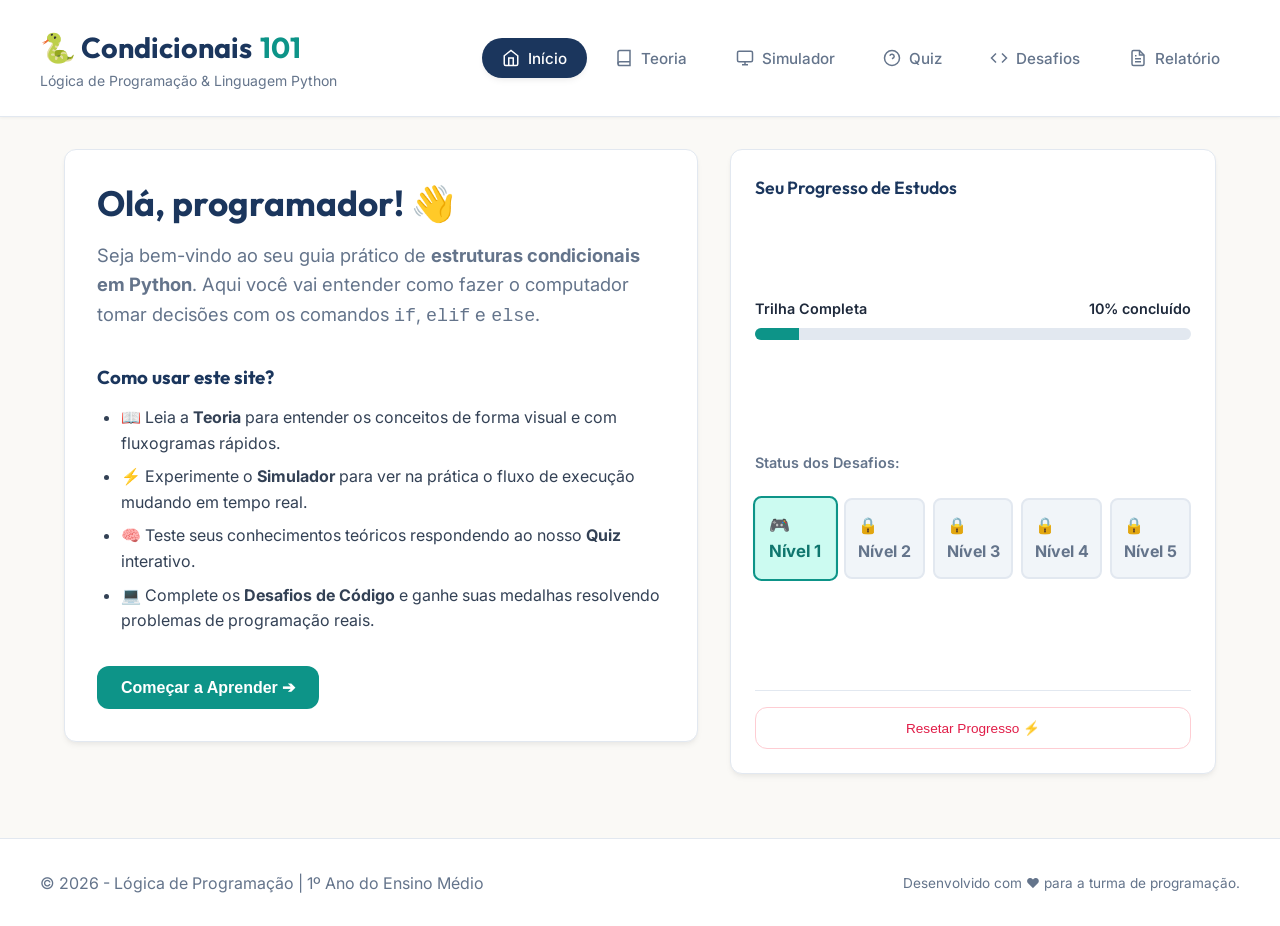
==== index.html @ 30ad0ef8 "deploy: atualiza site-1(condicionais)" ====
<!DOCTYPE html>
<html lang="pt-BR">
<head>
  <meta charset="UTF-8">
  <meta name="viewport" content="width=device-width, initial-scale=1.0">
  <meta name="description" content="Site interativo para aprender estruturas condicionais (if, elif, else) em Python. Feito especialmente para alunos do Ensino Médio de Lógica de Programação.">
  <title>Condicionais 101 - Lógica de Programação e Python</title>
  <link rel="stylesheet" href="style.css">
</head>
<body>

  <!-- CABEÇALHO E NAVEGAÇÃO -->
  <header>
    <div class="header-container">
      <div class="logo-section">
        <h1>🐍 Condicionais <span>101</span></h1>
        <p>Lógica de Programação &amp; Linguagem Python</p>
      </div>
      
      <nav>
        <button class="tab-btn active" data-tab="home" id="tab-nav-home">
          <svg width="18" height="18" viewBox="0 0 24 24" fill="none" stroke="currentColor" stroke-width="2"><path d="M3 9l9-7 9 7v11a2 2 0 0 1-2 2H5a2 2 0 0 1-2-2z"></path><polyline points="9 22 9 12 15 12 15 22"></polyline></svg>
          Início
        </button>
        <button class="tab-btn" data-tab="theory" id="tab-nav-theory">
          <svg width="18" height="18" viewBox="0 0 24 24" fill="none" stroke="currentColor" stroke-width="2"><path d="M4 19.5A2.5 2.5 0 0 1 6.5 17H20"></path><path d="M6.5 2H20v20H6.5A2.5 2.5 0 0 1 4 19.5v-15A2.5 2.5 0 0 1 6.5 2z"></path></svg>
          Teoria
        </button>
        <button class="tab-btn" data-tab="simulator" id="tab-nav-simulator">
          <svg width="18" height="18" viewBox="0 0 24 24" fill="none" stroke="currentColor" stroke-width="2"><rect x="2" y="3" width="20" height="14" rx="2" ry="2"></rect><line x1="8" y1="21" x2="16" y2="21"></line><line x1="12" y1="17" x2="12" y2="21"></line></svg>
          Simulador
        </button>
        <button class="tab-btn" data-tab="quiz" id="tab-nav-quiz">
          <svg width="18" height="18" viewBox="0 0 24 24" fill="none" stroke="currentColor" stroke-width="2"><circle cx="12" cy="12" r="10"></circle><path d="M9.09 9a3 3 0 0 1 5.83 1c0 2-3 3-3 3"></path><line x1="12" y1="17" x2="12.01" y2="17"></line></svg>
          Quiz
        </button>
        <button class="tab-btn" data-tab="challenges" id="tab-nav-challenges">
          <svg width="18" height="18" viewBox="0 0 24 24" fill="none" stroke="currentColor" stroke-width="2"><polyline points="16 18 22 12 16 6"></polyline><polyline points="8 6 2 12 8 18"></polyline></svg>
          Desafios
        </button>
        <button class="tab-btn" data-tab="report" id="tab-nav-report">
          <svg width="18" height="18" viewBox="0 0 24 24" fill="none" stroke="currentColor" stroke-width="2"><path d="M14 2H6a2 2 0 0 0-2 2v16a2 2 0 0 0 2 2h12a2 2 0 0 0 2-2V8z"></path><polyline points="14 2 14 8 20 8"></polyline><line x1="16" y1="13" x2="8" y2="13"></line><line x1="16" y1="17" x2="8" y2="17"></line><polyline points="10 9 9 9 8 9"></polyline></svg>
          Relatório
        </button>
      </nav>
    </div>
  </header>

  <!-- CONTEÚDO PRINCIPAL -->
  <main>
    
    <!-- ABA 1: INÍCIO / VISÃO GERAL -->
    <section id="home-tab" class="tab-content active">
      <div class="welcome-grid">
        <div class="card welcome-box">
          <h2>Olá, programador! 👋</h2>
          <p class="intro-text">
            Seja bem-vindo ao seu guia prático de <strong>estruturas condicionais em Python</strong>. 
            Aqui você vai entender como fazer o computador tomar decisões com os comandos <code>if</code>, <code>elif</code> e <code>else</code>.
          </p>
          
          <div style="margin-top: 2rem;">
            <h3 style="font-family: var(--font-title); color: var(--primary-navy); margin-bottom: 0.75rem;">Como usar este site?</h3>
            <ul style="margin-left: 1.5rem; display: flex; flex-direction: column; gap: 0.5rem; color: #334155;">
              <li>📖 Leia a <strong>Teoria</strong> para entender os conceitos de forma visual e com fluxogramas rápidos.</li>
              <li>⚡ Experimente o <strong>Simulador</strong> para ver na prática o fluxo de execução mudando em tempo real.</li>
              <li>🧠 Teste seus conhecimentos teóricos respondendo ao nosso <strong>Quiz</strong> interativo.</li>
              <li>💻 Complete os <strong>Desafios de Código</strong> e ganhe suas medalhas resolvendo problemas de programação reais.</li>
            </ul>
          </div>
          
          <div style="margin-top: 2rem;">
            <button onclick="switchTab('theory')" class="primary-btn" id="start-learning-btn">Começar a Aprender ➔</button>
          </div>
        </div>
        
        <div class="stats-card">
          <div class="stats-header">Seu Progresso de Estudos</div>
          
          <div>
            <div style="display: flex; justify-content: space-between; font-size: 0.9rem; font-weight: 600; margin-bottom: 0.25rem;">
              <span>Trilha Completa</span>
              <span id="progress-percent-text">0% concluído</span>
            </div>
            <div class="progress-bar-container">
              <div class="progress-fill" id="total-progress-fill"></div>
            </div>
          </div>
          
          <div style="margin-top: 1.5rem;">
            <div style="font-weight: 600; font-size: 0.9rem; color: var(--text-light); margin-bottom: 0.5rem;">Status dos Desafios:</div>
            <div class="level-badge-container">
              <div class="level-badge" id="badge-lvl-1" onclick="switchTab('challenges'); selectChallenge(1);">1</div>
              <div class="level-badge" id="badge-lvl-2" onclick="switchTab('challenges'); selectChallenge(2);">2</div>
              <div class="level-badge" id="badge-lvl-3" onclick="switchTab('challenges'); selectChallenge(3);">3</div>
              <div class="level-badge" id="badge-lvl-4" onclick="switchTab('challenges'); selectChallenge(4);">4</div>
              <div class="level-badge" id="badge-lvl-5" onclick="switchTab('challenges'); selectChallenge(5);">5</div>
            </div>
          </div>
          
          <div style="margin-top: 2rem; border-top: 1px solid var(--border-color); padding-top: 1rem;">
            <button onclick="resetProgress()" class="btn-secondary" style="width: 100%; font-size: 0.85rem; color: var(--color-error); border-color: #FECDD3;" id="reset-progress-btn">
              Resetar Progresso ⚡
            </button>
          </div>
        </div>
      </div>
      
      <!-- Banner Final de Conclusão -->
      <div id="final-achievement-banner" class="achievement-banner" style="display: none; margin-top: 2rem;">
        <span class="achievement-icon">🏆</span>
        <div class="achievement-text">
          <h3>Incrível! Trilha 100% Concluída!</h3>
          <p>Você dominou os conceitos de if, elif e else e completou com sucesso todos os desafios propostos para a aula. Parabéns pela dedicação!</p>
        </div>
      </div>
    </section>

    <!-- ABA 2: TEORIA -->
    <section id="theory-tab" class="tab-content">
      <div class="card">
        <h2 class="card-title">📖 Guia de Teoria Interativa</h2>
        <p style="color: var(--text-light); margin-bottom: 2rem;" id="theory-intro-text">
          Imagine que você está programando um jogo de corrida. Se o carro passar pela linha de chegada, o jogo deve parar e mostrar 'Você venceu!'. Caso contrário, o carro continua correndo. Essa tomada de decisão no código é feita usando estruturas condicionais.
        </p>
        
        <div class="theory-nav">
          <button class="theory-tab-btn active" data-concept="if" id="theory-btn-if">O comando IF (Se)</button>
          <button class="theory-tab-btn" data-concept="else" id="theory-btn-else">O comando ELSE (Senão)</button>
          <button class="theory-tab-btn" data-concept="elif" id="theory-btn-elif">O comando ELIF (Senão Se)</button>
          <button class="theory-tab-btn" data-concept="operators" id="theory-btn-operators">Valores e Operadores Lógicos</button>
        </div>
        
        <div class="theory-grid">
          <!-- Textos explicativos -->
          <div>
            <!-- Conteúdo IF -->
            <div id="theory-content-if" class="theory-body-content active">
              <h3 style="color: var(--primary-navy); margin-bottom: 0.5rem; font-family: var(--font-title);">1. O comando 'if' (Se)</h3>
              <p style="margin-bottom: 1rem; color: #334155;">
                O <code>if</code> é o ponto de partida. Ele testa uma condição. Se essa condição for <strong>verdadeira (True)</strong>, o bloco de código que está recuado (indentado) logo abaixo dele é executado.
              </p>
              <p class="code-snippet" style="margin-bottom: 1rem;">energia = 80

if energia > 50:
    print("O personagem pode correr!")</p>
              <div style="background-color: var(--bg-cream); border-left: 4px solid var(--accent-teal); padding: 0.8rem; border-radius: 4px; font-size: 0.9rem;">
                <strong>Analogia:</strong> Se estiver chovendo, eu abro o guarda-chuva.
              </div>
            </div>
            
            <!-- Conteúdo ELSE -->
            <div id="theory-content-else" class="theory-body-content">
              <h3 style="color: var(--primary-navy); margin-bottom: 0.5rem; font-family: var(--font-title);">2. O comando 'else' (Senão)</h3>
              <p style="margin-bottom: 1rem; color: #334155;">
                O <code>else</code> serve para quando a condição do <code>if</code> for <strong>falsa (False)</strong>. Ele é o plano B: se a primeira condição não deu certo, o código entra obrigatoriamente no <code>else</code>.
              </p>
              <p class="code-snippet" style="margin-bottom: 1rem;">temperatura = 15

if temperatura > 25:
    print("Está calor.")
else:
    print("Está frio ou fresco.")</p>
              <div style="background-color: var(--bg-cream); border-left: 4px solid var(--accent-teal); padding: 0.8rem; border-radius: 4px; font-size: 0.9rem;">
                <strong>Analogia:</strong> Se fizer sol, vou à praia. Senão, fico em casa jogando videogame.
              </div>
            </div>
            
            <!-- Conteúdo ELIF -->
            <div id="theory-content-elif" class="theory-body-content">
              <h3 style="color: var(--primary-navy); margin-bottom: 0.5rem; font-family: var(--font-title);">3. O comando 'elif' (Senão Se)</h3>
              <p style="margin-bottom: 1rem; color: #334155;">
                E se você tiver mais de duas opções? O <code>elif</code> (abreviação de <em>else if</em>) permite testar condições extras em ordem. O Python vai testando uma por uma até achar uma verdadeira. Se nenhuma for verdadeira, ele executa o <code>else</code> no final.
              </p>
              <p class="code-snippet" style="margin-bottom: 1rem;">nota = 8.5

if nota >= 9.0:
    print("Excelente!")
elif nota >= 7.0:
    print("Muito bom!")
else:
    print("Precisa estudar mais!")</p>
              <div style="background-color: var(--bg-cream); border-left: 4px solid var(--accent-teal); padding: 0.8rem; border-radius: 4px; font-size: 0.9rem;">
                <strong>Analogia:</strong> Se eu tiver R$ 20, compro pizza. Senão, se eu tiver R$ 10, compro um pastel. Senão, como pão com queijo.
              </div>
            </div>

            <!-- Conteúdo OPERADORES E BOOLEANOS -->
            <div id="theory-content-operators" class="theory-body-content">
              <h3 style="color: var(--primary-navy); margin-bottom: 0.5rem; font-family: var(--font-title);">4. Valores Booleanos e Operadores Lógicos</h3>
              <p style="margin-bottom: 1rem; color: #334155;">
                Além de comparar números, as condições avaliam em valores booleanos (lógicos): <code>True</code> (Verdadeiro) ou <code>False</code> (Falso).
                Podemos combinar múltiplas condições no mesmo <code>if</code> usando <strong>operadores lógicos</strong>:
              </p>
              <ul style="margin-left: 1.5rem; margin-bottom: 1.5rem; display: flex; flex-direction: column; gap: 0.5rem; color: #334155;">
                <li><code>and</code> (E): Exige que <strong>todas</strong> as condições sejam verdadeiras.</li>
                <li><code>or</code> (OU): Exige que <strong>pelo menos uma</strong> condição seja verdadeira.</li>
                <li><code>not</code> (NÃO): Inverte o valor lógico (ex: <code>not True</code> vira <code>False</code>).</li>
              </ul>
              <p class="code-snippet" style="margin-bottom: 1rem;"># Exemplo de condição composta
tem_ingresso = True
idade = 17

if tem_ingresso and idade >= 16:
    print("Acesso liberado!")</p>
              <div style="background-color: var(--bg-cream); border-left: 4px solid var(--accent-teal); padding: 0.8rem; border-radius: 4px; font-size: 0.9rem;">
                <strong>Analogia:</strong> Vou à praia se fizer sol <em>E</em> eu tiver dinheiro. Vou de ônibus se estiver chovendo <em>OU</em> se eu estiver cansado.
              </div>
            </div>
            
            <div style="margin-top: 1.5rem; background-color: var(--color-warning-bg); color: #92400E; padding: 1rem; border-radius: var(--border-radius-sm); font-size: 0.9rem; border-left: 4px solid var(--color-warning);">
              <strong>⚠️ Regra de Ouro do Python: Indentação!</strong><br>No Python, os blocos de código pertencentes ao <code>if</code>, <code>elif</code> e <code>else</code> devem estar <strong>afastados da margem esquerda</strong> (geralmente por 4 espaços ou 1 tab). Isso mostra ao Python o que está "dentro" da condição.
            </div>
          </div>
          
          <!-- Fluxograma interativo lateral -->
          <div class="flowchart-card">
            <h4 style="font-family: var(--font-title); color: var(--primary-navy); margin-bottom: 1rem; font-size: 1.1rem; text-align: center;">Fluxo de Decisão Visual</h4>
            <div id="theory-flowchart-area" style="width: 100%;">
              <!-- Inserido dinamicamente via JS -->
            </div>
          </div>
        </div>
      </div>
    </section>

    <!-- ABA 3: SIMULADOR DE FLUXO -->
    <section id="simulator-tab" class="tab-content">
      <div class="card">
        <h2 class="card-title">⚡ Simulador de Execução Passo a Passo</h2>
        <p style="color: var(--text-light); margin-bottom: 1.5rem;">
          Mova os controles deslizantes para alterar o valor da nota. Observe em tempo real qual linha do código em Python é executada (iluminada em verde) e o que é impresso no console.
        </p>
        
        <div class="simulator-layout">
          <!-- Controles do Simulador -->
          <div class="controls-card">
            <div class="control-item">
              <label for="sim-slider-nota">Alterar a Nota do Aluno:</label>
              <div class="control-slider-container">
                <input type="range" id="sim-slider-nota" class="control-slider" min="0" max="10" step="0.5" value="7.5">
                <span class="control-value" id="sim-val-nota">7.5</span>
              </div>
              <p style="font-size: 0.85rem; color: var(--text-light); margin-top: 0.5rem;">
                Nota &gt;= 9.0 (Excelente) | Nota &gt;= 7.0 (Muito bom) | Nota &lt; 7.0 (Estudar mais)
              </p>
            </div>
            
            <div style="background-color: var(--accent-teal-light); color: var(--accent-teal-hover); padding: 1rem; border-radius: var(--border-radius-sm); font-size: 0.9rem;">
              <strong>💡 O que observar?</strong><br>
              Perceba que quando a nota é maior que 9.0, a condição do <code>if</code> é satisfeita, então ele <strong>ignora</strong> as condições do <code>elif</code> e do <code>else</code> inteiramente. Se a nota for menor que 7.0, ele avalia as duas condições falsas e entra obrigatoriamente no <code>else</code>.
            </div>
          </div>
          
          <!-- Visualizador do Código e Console -->
          <div class="sim-code-card">
            <div class="sim-code-editor">
              <div class="sim-line" id="sim-line-1">nota = <span style="color: #38BDF8;" id="sim-code-val">7.5</span></div>
              <div class="sim-line" id="sim-line-2"></div>
              <div class="sim-line" id="sim-line-3"><span style="color: #F43F5E;">if</span> nota &gt;= <span style="color: #F59E0B;">9.0</span>:</div>
              <div class="sim-line" id="sim-line-4">    <span style="color: #A855F7;">print</span>(<span style="color: #10B981;">"Excelente!"</span>)</div>
              <div class="sim-line" id="sim-line-5"><span style="color: #F43F5E;">elif</span> nota &gt;= <span style="color: #F59E0B;">7.0</span>:</div>
              <div class="sim-line" id="sim-line-6">    <span style="color: #A855F7;">print</span>(<span style="color: #10B981;">"Muito bom!"</span>)</div>
              <div class="sim-line" id="sim-line-7"><span style="color: #F43F5E;">else</span>:</div>
              <div class="sim-line" id="sim-line-8">    <span style="color: #A855F7;">print</span>(<span style="color: #10B981;">"Precisa estudar mais!"</span>)</div>
            </div>
            
            <div class="sim-console">
              <div id="sim-console-output" style="color: #E2E8F0; font-weight: 500;"></div>
            </div>
          </div>
        </div>
      </div>
    </section>

    <!-- ABA 4: QUIZ -->
    <section id="quiz-tab" class="tab-content">
      <div class="card" id="quiz-card-wrapper" style="max-width: 800px; margin: 0 auto;">
        <h2 class="card-title">🧠 Quiz Rápido de Lógica</h2>
        <p style="color: var(--text-light); margin-bottom: 2rem;">
          Responda a estas 5 perguntas para consolidar sua leitura teórica sobre fluxos condicionais.
        </p>
        
        <div id="quiz-container">
          <!-- Inserido dinamicamente via JS -->
        </div>
      </div>
    </section>

    <!-- ABA 5: DESAFIOS DE CÓDIGO -->
    <section id="challenges-tab" class="tab-content">
      <div class="challenges-grid">
        
        <!-- Lista de Desafios lateral -->
        <div class="challenge-list">
          <div class="challenge-list-title">Níveis de Prática</div>
          <div id="challenge-list-container">
            <!-- Gerado via JS -->
          </div>
        </div>
        
        <!-- Editor de Código Principal -->
        <div class="card workspace-card" style="padding: 1.5rem;">
          
          <div class="challenge-desc">
            <h3 id="chal-title">Nível 1: Recorde de Pontos 🏆</h3>
            <p id="chal-description">Carregando...</p>
          </div>
          
          <div>
            <div class="editor-header">
              <span>Editor de Código Python</span>
              <span class="lang">python 3</span>
            </div>
            <div class="editor-container">
              <textarea id="chal-code-editor" class="code-textarea" spellcheck="false" oninput="onCodeEditorInput(this.value)"></textarea>
            </div>
            
            <div class="editor-toolbar">
              <button onclick="resetChallengeCode()" class="btn-secondary" id="editor-reset-btn">Resetar Código 🔄</button>
              <button onclick="runAndValidateCode()" class="primary-btn" id="editor-run-btn">
                <svg width="18" height="18" viewBox="0 0 24 24" fill="currentColor"><polygon points="5 3 19 12 5 21 5 3"></polygon></svg>
                Executar Código (Validar)
              </button>
            </div>
          </div>
          
          <!-- Painel de Resultados do Validador -->
          <div id="chal-results-panel" class="results-panel">
            <!-- Inserido dinamicamente via JS -->
          </div>
          
        </div>
        
      </div>
    </section>

    <!-- ABA 6: RELATÓRIO DE DESEMPENHO -->
    <section id="report-tab" class="tab-content">
      <div class="card" style="max-width: 800px; margin: 0 auto;">
        <div id="report-form-area" style="margin-bottom: 2rem; border-bottom: 1px solid var(--border-color); padding-bottom: 1.5rem;">
          <h2 class="card-title">📝 Relatório de Desempenho Escolar</h2>
          <p style="color: var(--text-light); margin-bottom: 1.5rem;">
            Digite o nome completo do aluno abaixo para carregar as estatísticas de estudo, nota média e o diagnóstico de pontos fortes, fracos e sugestões de prática.
          </p>
          <div style="display: flex; gap: 1rem; align-items: center; max-width: 500px; flex-wrap: wrap;">
            <label for="student-name-input" style="font-weight: 600; color: var(--primary-navy); min-width: 120px;">Nome do Aluno:</label>
            <input type="text" id="student-name-input" placeholder="Ex: Maria Eduarda Silva" style="flex-grow: 1; padding: 0.6rem 1rem; border: 1px solid var(--border-color); border-radius: var(--border-radius-sm); outline: none; font-size: 1rem;" oninput="updateStudentName(this.value)">
          </div>
        </div>
        
        <div id="report-output-area">
          <!-- Gerado dinamicamente via JS -->
        </div>
      </div>
    </section>

  </main>

  <!-- RODAPÉ -->
  <footer style="text-align: center; padding: 2rem; color: var(--text-light); border-top: 1px solid var(--border-color); background-color: var(--bg-card); margin-top: 4rem;">
    <div style="max-width: 1200px; margin: 0 auto; display: flex; justify-content: space-between; align-items: center; flex-wrap: wrap; gap: 1rem;">
      <p>&copy; 2026 - Lógica de Programação | 1º Ano do Ensino Médio</p>
      <p style="font-size: 0.85rem;">Desenvolvido com ❤️ para a turma de programação.</p>
    </div>
  </footer>

  <!-- Scripts locais -->
  <script src="data.js"></script>
  <script src="interpreter.js"></script>
  <script src="app.js"></script>
</body>
</html>
---- style.css ----
/* Importação de fontes modernas e amigáveis */
@import url('https://fonts.googleapis.com/css2?family=Inter:wght@300;400;500;600;700&family=Outfit:wght@400;500;600;700&family=JetBrains+Mono:wght@400;500;600&display=swap');

/* Variáveis do Design System */
:root {
  --bg-cream: #FAF9F6;
  --bg-card: #FFFFFF;
  --text-main: #1E293B;
  --text-light: #64748B;
  
  /* Cores de Destaque */
  --primary-navy: #1B365D;
  --primary-hover: #122543;
  --accent-teal: #0D9488;
  --accent-teal-light: #CCFBF1;
  --accent-teal-hover: #0F766E;
  
  /* Estados */
  --color-success: #10B981;
  --color-success-bg: #D1FAE5;
  --color-error: #E11D48;
  --color-error-bg: #FFE4E6;
  --color-warning: #D97706;
  --color-warning-bg: #FEF3C7;
  
  /* Bordas e Sombras */
  --border-color: #E2E8F0;
  --border-radius-sm: 8px;
  --border-radius-md: 12px;
  --border-radius-lg: 20px;
  
  --shadow-sm: 0 1px 3px 0 rgba(0, 0, 0, 0.05);
  --shadow-md: 0 4px 6px -1px rgba(0, 0, 0, 0.05), 0 2px 4px -1px rgba(0, 0, 0, 0.03);
  --shadow-lg: 0 10px 15px -3px rgba(0, 0, 0, 0.05), 0 4px 6px -2px rgba(0, 0, 0, 0.02);
  --shadow-premium: 0 20px 25px -5px rgba(27, 54, 93, 0.03), 0 10px 10px -5px rgba(27, 54, 93, 0.02);
  
  /* Fontes */
  --font-title: 'Outfit', 'Inter', sans-serif;
  --font-body: 'Inter', sans-serif;
  --font-code: 'JetBrains Mono', monospace;
}

/* Reset e Base */
* {
  margin: 0;
  padding: 0;
  box-sizing: border-box;
}

body {
  font-family: var(--font-body);
  background-color: var(--bg-cream);
  color: var(--text-main);
  line-height: 1.6;
  -webkit-font-smoothing: antialiased;
}

/* Layout Geral */
header {
  background-color: var(--bg-card);
  border-bottom: 1px solid var(--border-color);
  padding: 1.5rem 2rem;
  position: sticky;
  top: 0;
  z-index: 100;
  box-shadow: var(--shadow-sm);
}

.header-container {
  max-width: 1200px;
  margin: 0 auto;
  display: flex;
  justify-content: space-between;
  align-items: center;
  flex-wrap: wrap;
  gap: 1rem;
}

.logo-section h1 {
  font-family: var(--font-title);
  color: var(--primary-navy);
  font-size: 1.8rem;
  font-weight: 700;
  display: flex;
  align-items: center;
  gap: 0.5rem;
}

.logo-section h1 span {
  color: var(--accent-teal);
}

.logo-section p {
  color: var(--text-light);
  font-size: 0.875rem;
}

/* Navegação por Abas */
nav {
  display: flex;
  gap: 0.5rem;
}

.tab-btn {
  background: none;
  border: 1px solid transparent;
  padding: 0.6rem 1.2rem;
  font-family: var(--font-body);
  font-weight: 500;
  color: var(--text-light);
  border-radius: var(--border-radius-lg);
  cursor: pointer;
  font-size: 0.95rem;
  display: flex;
  align-items: center;
  gap: 0.5rem;
  transition: all 0.2s ease;
}

.tab-btn:hover {
  background-color: #F1F5F9;
  color: var(--primary-navy);
}

.tab-btn.active {
  background-color: var(--primary-navy);
  color: #FFFFFF;
  box-shadow: var(--shadow-md);
}

/* Container Principal */
main {
  max-width: 1200px;
  margin: 2rem auto;
  padding: 0 1.5rem;
}

.tab-content {
  display: none;
  animation: fadeIn 0.3s ease-in-out;
}

.tab-content.active {
  display: block;
}

@keyframes fadeIn {
  from { opacity: 0; transform: translateY(10px); }
  to { opacity: 1; transform: translateY(0); }
}

/* Cartões (Cards) */
.card {
  background-color: var(--bg-card);
  border: 1px solid var(--border-color);
  border-radius: var(--border-radius-md);
  padding: 2rem;
  margin-bottom: 2rem;
  box-shadow: var(--shadow-md);
}

.card-title {
  font-family: var(--font-title);
  color: var(--primary-navy);
  font-size: 1.5rem;
  margin-bottom: 1rem;
  font-weight: 600;
}

/* Aba 1: Início (Home) */
.welcome-grid {
  display: grid;
  grid-template-columns: 2fr 1fr;
  gap: 2rem;
}

@media (max-width: 768px) {
  .welcome-grid {
    grid-template-columns: 1fr;
  }
}

.welcome-box h2 {
  font-family: var(--font-title);
  font-size: 2.2rem;
  color: var(--primary-navy);
  margin-bottom: 1rem;
  line-height: 1.2;
}

.welcome-box p.intro-text {
  font-size: 1.15rem;
  color: var(--text-light);
  margin-bottom: 1.5rem;
}

.stats-card {
  background-color: var(--bg-card);
  border: 1px solid var(--border-color);
  border-radius: var(--border-radius-md);
  padding: 1.5rem;
  box-shadow: var(--shadow-md);
  display: flex;
  flex-direction: column;
  justify-content: space-between;
}

.stats-header {
  font-family: var(--font-title);
  font-weight: 600;
  color: var(--primary-navy);
  margin-bottom: 1rem;
  font-size: 1.1rem;
}

.progress-bar-container {
  background-color: #E2E8F0;
  border-radius: 9999px;
  height: 12px;
  width: 100%;
  overflow: hidden;
  margin: 0.5rem 0;
}

.progress-fill {
  background-color: var(--accent-teal);
  height: 100%;
  width: 0%;
  transition: width 0.5s ease-out;
}

.level-badge-container {
  display: grid;
  grid-template-columns: repeat(5, 1fr);
  gap: 0.5rem;
  margin-top: 1.5rem;
}

.level-badge {
  aspect-ratio: 1;
  border-radius: var(--border-radius-sm);
  background-color: #F1F5F9;
  border: 2px solid #E2E8F0;
  display: flex;
  flex-direction: column;
  justify-content: center;
  align-items: center;
  font-weight: bold;
  color: var(--text-light);
  cursor: pointer;
  transition: all 0.2s ease;
}

.level-badge.unlocked {
  background-color: #F0FDF4;
  border-color: #86EFAC;
  color: #16A34A;
}

.level-badge.current {
  background-color: var(--accent-teal-light);
  border-color: var(--accent-teal);
  color: var(--accent-teal-hover);
  transform: scale(1.05);
}

.level-badge:hover {
  transform: translateY(-3px);
}

/* Aba 2: Teoria */
.theory-nav {
  display: flex;
  gap: 1rem;
  margin-bottom: 2rem;
  border-bottom: 1px solid var(--border-color);
  padding-bottom: 0.5rem;
}

.theory-tab-btn {
  background: none;
  border: none;
  padding: 0.5rem 1rem;
  font-weight: 600;
  font-size: 1.1rem;
  color: var(--text-light);
  cursor: pointer;
  position: relative;
}

.theory-tab-btn.active {
  color: var(--accent-teal);
}

.theory-tab-btn.active::after {
  content: '';
  position: absolute;
  bottom: -9px;
  left: 0;
  right: 0;
  height: 3px;
  background-color: var(--accent-teal);
  border-top-left-radius: 3px;
  border-top-right-radius: 3px;
}

.theory-body-content {
  display: none;
}

.theory-body-content.active {
  display: block;
}

.theory-grid {
  display: grid;
  grid-template-columns: 1fr 1fr;
  gap: 2rem;
}

@media (max-width: 768px) {
  .theory-grid {
    grid-template-columns: 1fr;
  }
}

.code-snippet {
  background-color: #1E293B;
  color: #F8FAFC;
  padding: 1.5rem;
  border-radius: var(--border-radius-md);
  font-family: var(--font-code);
  font-size: 0.95rem;
  overflow-x: auto;
  box-shadow: var(--shadow-md);
  border-left: 4px solid var(--accent-teal);
}

/* Fluxograma Interativo na Teoria */
.flowchart-card {
  background-color: #F8FAFC;
  border: 1px solid var(--border-color);
  border-radius: var(--border-radius-md);
  padding: 1.5rem;
  display: flex;
  flex-direction: column;
  align-items: center;
  justify-content: center;
}

.flowchart-container {
  display: flex;
  flex-direction: column;
  align-items: center;
  width: 100%;
  gap: 1.5rem;
}

.flow-node {
  background-color: var(--bg-card);
  border: 2px solid var(--border-color);
  border-radius: var(--border-radius-sm);
  padding: 0.8rem 1.5rem;
  font-weight: 500;
  font-size: 0.95rem;
  box-shadow: var(--shadow-sm);
  transition: all 0.3s ease;
  position: relative;
  text-align: center;
}

.flow-node.diamond {
  background-color: #FFFBEB;
  border-color: #FDE047;
  transform: rotate(0deg);
  border-radius: 12px; /* Emulação de losango mais suave */
}

.flow-node.diamond::before {
  content: 'Se...';
  position: absolute;
  top: -10px;
  left: 10px;
  font-size: 0.75rem;
  background-color: #FEF3C7;
  color: #D97706;
  padding: 1px 6px;
  border-radius: 4px;
  font-weight: bold;
}

.flow-node.active {
  border-color: var(--accent-teal);
  box-shadow: 0 0 12px rgba(13, 148, 136, 0.4);
  transform: scale(1.05);
}

.flow-arrow {
  width: 2px;
  height: 25px;
  background-color: var(--border-color);
  position: relative;
  transition: background-color 0.3s ease;
}

.flow-arrow::after {
  content: '';
  position: absolute;
  bottom: -3px;
  left: -4px;
  border-left: 5px solid transparent;
  border-right: 5px solid transparent;
  border-top: 6px solid var(--border-color);
}

.flow-arrow.active {
  background-color: var(--accent-teal);
}

.flow-arrow.active::after {
  border-top-color: var(--accent-teal);
}

.flow-branch-container {
  display: flex;
  gap: 3rem;
  width: 100%;
  justify-content: center;
}

.flow-branch {
  display: flex;
  flex-direction: column;
  align-items: center;
  position: relative;
}

.branch-label {
  font-size: 0.8rem;
  font-weight: bold;
  color: var(--text-light);
  margin-bottom: 0.25rem;
}

.branch-label.yes { color: var(--color-success); }
.branch-label.no { color: var(--color-error); }

/* Aba 3: Simulador */
.simulator-layout {
  display: grid;
  grid-template-columns: 1fr 1fr;
  gap: 2rem;
}

@media (max-width: 768px) {
  .simulator-layout {
    grid-template-columns: 1fr;
  }
}

.controls-card {
  display: flex;
  flex-direction: column;
  gap: 1.5rem;
}

.control-item {
  background-color: #F8FAFC;
  border: 1px solid var(--border-color);
  border-radius: var(--border-radius-sm);
  padding: 1.2rem;
}

.control-item label {
  display: block;
  font-weight: 600;
  color: var(--primary-navy);
  margin-bottom: 0.5rem;
  font-size: 1.05rem;
}

.control-slider-container {
  display: flex;
  align-items: center;
  gap: 1rem;
}

.control-slider {
  flex-grow: 1;
  accent-color: var(--accent-teal);
  height: 6px;
  cursor: pointer;
}

.control-value {
  font-family: var(--font-code);
  font-weight: bold;
  font-size: 1.2rem;
  color: var(--accent-teal);
  min-width: 60px;
  text-align: right;
}

.btn-group {
  display: flex;
  gap: 0.5rem;
}

.btn-choice {
  flex-grow: 1;
  background-color: #FFFFFF;
  border: 1px solid var(--border-color);
  border-radius: var(--border-radius-sm);
  padding: 0.6rem;
  cursor: pointer;
  font-weight: 500;
  transition: all 0.2s ease;
}

.btn-choice:hover {
  background-color: #F1F5F9;
}

.btn-choice.active {
  background-color: var(--accent-teal);
  color: #FFFFFF;
  border-color: var(--accent-teal);
}

.sim-code-card {
  display: flex;
  flex-direction: column;
}

.sim-code-editor {
  background-color: #1E293B;
  border-radius: var(--border-radius-md);
  padding: 1.5rem;
  color: #F8FAFC;
  font-family: var(--font-code);
  font-size: 1rem;
  position: relative;
  overflow-x: auto;
  min-height: 200px;
}

.sim-line {
  padding: 2px 8px;
  border-radius: 4px;
  transition: background-color 0.25s ease;
  white-space: pre;
}

.sim-line.active {
  background-color: rgba(13, 148, 136, 0.3);
  border-left: 3px solid var(--accent-teal);
  padding-left: 5px; /* Compensa a borda lateral */
}

.sim-console {
  margin-top: 1.5rem;
  background-color: #0F172A;
  border-radius: var(--border-radius-sm);
  padding: 1rem;
  font-family: var(--font-code);
  color: #38BDF8;
  border: 1px solid #334155;
  min-height: 80px;
  position: relative;
}

.sim-console::before {
  content: 'SAÍDA DO CONSOLE:';
  position: absolute;
  top: -10px;
  left: 10px;
  font-size: 0.7rem;
  background-color: #334155;
  color: #94A3B8;
  padding: 1px 6px;
  border-radius: 4px;
  font-weight: bold;
}

/* Aba 4: Quiz */
.quiz-progress-text {
  color: var(--text-light);
  margin-bottom: 0.5rem;
  font-weight: 500;
}

.quiz-question {
  font-size: 1.25rem;
  font-weight: 600;
  color: var(--primary-navy);
  margin-bottom: 1.5rem;
}

.quiz-code-block {
  background-color: #F8FAFC;
  border: 1px solid var(--border-color);
  padding: 1rem;
  border-radius: var(--border-radius-sm);
  font-family: var(--font-code);
  font-size: 0.95rem;
  white-space: pre-wrap;
  margin-bottom: 1.5rem;
  color: #334155;
}

.quiz-options {
  display: flex;
  flex-direction: column;
  gap: 0.75rem;
}

.quiz-option {
  background-color: var(--bg-card);
  border: 2px solid var(--border-color);
  border-radius: var(--border-radius-sm);
  padding: 1rem 1.25rem;
  cursor: pointer;
  text-align: left;
  font-size: 1rem;
  font-family: var(--font-body);
  transition: all 0.2s ease;
  position: relative;
  white-space: pre-wrap; /* Preserva espaços múltiplos e quebras de linha */
}

.quiz-option.code-font {
  font-family: var(--font-code);
  font-size: 0.9rem;
  background-color: #F8FAFC;
}

.quiz-option:hover {
  border-color: var(--accent-teal);
  background-color: #F0FDF4;
}

.quiz-option.correct {
  border-color: var(--color-success);
  background-color: var(--color-success-bg);
  color: #065F46;
  font-weight: 500;
}

.quiz-option.incorrect {
  border-color: var(--color-error);
  background-color: var(--color-error-bg);
  color: #991B1B;
}

.quiz-feedback {
  margin-top: 1.5rem;
  padding: 1.2rem;
  border-radius: var(--border-radius-sm);
  display: none;
  animation: fadeIn 0.2s ease;
}

.quiz-feedback.success {
  display: block;
  background-color: var(--color-success-bg);
  border-left: 4px solid var(--color-success);
  color: #065F46;
}

.quiz-feedback.error {
  display: block;
  background-color: var(--color-error-bg);
  border-left: 4px solid var(--color-error);
  color: #991B1B;
}

.quiz-actions {
  margin-top: 1.5rem;
  display: flex;
  justify-content: flex-end;
}

.primary-btn {
  background-color: var(--accent-teal);
  color: #FFFFFF;
  border: none;
  padding: 0.75rem 1.5rem;
  border-radius: var(--border-radius-md);
  font-weight: 600;
  cursor: pointer;
  transition: all 0.2s ease;
  display: flex;
  align-items: center;
  gap: 0.5rem;
  font-size: 1rem;
}

.primary-btn:hover {
  background-color: var(--accent-teal-hover);
  transform: translateY(-1px);
}

.primary-btn:active {
  transform: translateY(1px);
}

/* Aba 5: Desafios de Código */
.challenges-grid {
  display: grid;
  grid-template-columns: 280px 1fr;
  gap: 1.5rem;
}

@media (max-width: 900px) {
  .challenges-grid {
    grid-template-columns: 1fr;
  }
}

.challenge-list {
  background-color: var(--bg-card);
  border: 1px solid var(--border-color);
  border-radius: var(--border-radius-md);
  padding: 1rem;
  box-shadow: var(--shadow-sm);
}

.challenge-list-title {
  font-family: var(--font-title);
  color: var(--primary-navy);
  font-size: 1.1rem;
  font-weight: 600;
  margin-bottom: 0.75rem;
  padding-bottom: 0.5rem;
  border-bottom: 1px solid var(--border-color);
}

.challenge-item {
  width: 100%;
  text-align: left;
  background: none;
  border: 1px solid transparent;
  padding: 0.75rem 1rem;
  border-radius: var(--border-radius-sm);
  cursor: pointer;
  font-size: 0.95rem;
  font-weight: 500;
  color: var(--text-light);
  display: flex;
  justify-content: space-between;
  align-items: center;
  transition: all 0.2s ease;
  margin-bottom: 0.25rem;
}

.challenge-item:hover {
  background-color: #F1F5F9;
  color: var(--primary-navy);
}

.challenge-item.active {
  background-color: var(--primary-navy);
  color: #FFFFFF;
}

.challenge-item.completed::after {
  content: '✓';
  color: var(--color-success);
  font-weight: bold;
  font-size: 1.1rem;
}

.challenge-item.active.completed::after {
  color: #FFFFFF;
}

.workspace-card {
  display: grid;
  grid-template-columns: 1fr;
  gap: 1.5rem;
}

.challenge-desc {
  background-color: #F8FAFC;
  border: 1px solid var(--border-color);
  border-radius: var(--border-radius-sm);
  padding: 1.5rem;
}

.challenge-desc h3 {
  font-family: var(--font-title);
  color: var(--primary-navy);
  margin-bottom: 0.5rem;
  font-size: 1.2rem;
}

.challenge-desc p {
  color: #334155;
  font-size: 0.95rem;
  margin-bottom: 0.5rem;
}

.editor-header {
  background-color: #334155;
  color: #F8FAFC;
  padding: 0.5rem 1rem;
  border-top-left-radius: var(--border-radius-sm);
  border-top-right-radius: var(--border-radius-sm);
  font-family: var(--font-title);
  font-weight: 500;
  font-size: 0.85rem;
  display: flex;
  justify-content: space-between;
  align-items: center;
}

.editor-header span.lang {
  background-color: #1E293B;
  padding: 2px 8px;
  border-radius: 4px;
  font-size: 0.75rem;
}

.editor-container {
  position: relative;
  border-bottom-left-radius: var(--border-radius-sm);
  border-bottom-right-radius: var(--border-radius-sm);
  overflow: hidden;
  box-shadow: var(--shadow-md);
}

.code-textarea {
  width: 100%;
  height: 200px;
  background-color: #1E293B;
  color: #F8FAFC;
  font-family: var(--font-code);
  font-size: 1rem;
  padding: 1rem;
  border: none;
  resize: vertical;
  outline: none;
  line-height: 1.5;
}

.editor-toolbar {
  margin-top: 1rem;
  display: flex;
  justify-content: space-between;
  align-items: center;
  flex-wrap: wrap;
  gap: 1rem;
}

.btn-secondary {
  background-color: #FFFFFF;
  border: 1px solid var(--border-color);
  color: var(--text-main);
  padding: 0.75rem 1.5rem;
  border-radius: var(--border-radius-md);
  font-weight: 500;
  cursor: pointer;
  transition: all 0.2s ease;
}

.btn-secondary:hover {
  background-color: #F1F5F9;
}

/* Painel de Resultados do Desafio */
.results-panel {
  display: none;
  margin-top: 1.5rem;
  background-color: #F8FAFC;
  border: 1px solid var(--border-color);
  border-radius: var(--border-radius-sm);
  padding: 1.5rem;
  animation: fadeIn 0.2s ease;
}

.results-panel.visible {
  display: block;
}

.results-header {
  font-weight: 600;
  margin-bottom: 1rem;
  font-family: var(--font-title);
  font-size: 1.1rem;
  display: flex;
  align-items: center;
  gap: 0.5rem;
}

.test-cases-summary {
  display: flex;
  flex-direction: column;
  gap: 0.75rem;
}

.test-case-row {
  background-color: var(--bg-card);
  border: 1px solid var(--border-color);
  border-radius: var(--border-radius-sm);
  padding: 0.75rem 1rem;
  display: flex;
  justify-content: space-between;
  align-items: center;
  flex-wrap: wrap;
  gap: 0.5rem;
}

.test-case-row.pass {
  border-left: 4px solid var(--color-success);
}

.test-case-row.fail {
  border-left: 4px solid var(--color-error);
}

.test-case-info {
  display: flex;
  align-items: center;
  gap: 0.5rem;
}

.status-indicator {
  padding: 2px 8px;
  border-radius: 4px;
  font-weight: bold;
  font-size: 0.75rem;
}

.status-indicator.pass {
  background-color: var(--color-success-bg);
  color: #065F46;
}

.status-indicator.fail {
  background-color: var(--color-error-bg);
  color: #991B1B;
}

.test-case-details {
  width: 100%;
  background-color: #F1F5F9;
  padding: 0.75rem;
  border-radius: var(--border-radius-sm);
  font-family: var(--font-code);
  font-size: 0.85rem;
  margin-top: 0.5rem;
  display: none;
}

.test-case-details.visible {
  display: block;
}

.toggle-details-btn {
  background: none;
  border: none;
  color: var(--accent-teal);
  cursor: pointer;
  font-size: 0.85rem;
  font-weight: 500;
  text-decoration: underline;
}

.toggle-details-btn:hover {
  color: var(--accent-teal-hover);
}

/* Alerta de erro de compilação */
.compiler-error-box {
  background-color: var(--color-error-bg);
  border-left: 4px solid var(--color-error);
  color: #991B1B;
  padding: 1rem;
  border-radius: var(--border-radius-sm);
  margin-bottom: 1.5rem;
  font-family: var(--font-code);
  font-size: 0.9rem;
  white-space: pre-wrap;
}

/* Sucesso Geral (Modal ou Caixa) */
.achievement-banner {
  background-color: var(--accent-teal-light);
  border: 1px solid var(--accent-teal);
  border-radius: var(--border-radius-md);
  padding: 1.5rem;
  display: flex;
  align-items: center;
  gap: 1.5rem;
  margin-bottom: 2rem;
  animation: bounceIn 0.6s cubic-bezier(0.175, 0.885, 0.32, 1.275);
}

@keyframes bounceIn {
  0% { transform: scale(0.3); opacity: 0; }
  50% { transform: scale(1.05); opacity: 0.8; }
  70% { transform: scale(0.9); }
  100% { transform: scale(1); opacity: 1; }
}

.achievement-icon {
  font-size: 3rem;
}

.achievement-text h3 {
  font-family: var(--font-title);
  color: var(--accent-teal-hover);
  margin-bottom: 0.25rem;
}

.achievement-text p {
  color: #0F766E;
  font-size: 0.95rem;
}

/* Utilitários didáticos adicionais */
.highlight-term {
  background-color: #FFFBEB;
  border-bottom: 2px dashed #F59E0B;
  padding: 0 4px;
  font-weight: 500;
}

.success-badge-large {
  width: 100px;
  height: 100px;
  background-color: var(--accent-teal-light);
  border: 4px solid var(--accent-teal);
  border-radius: 50%;
  display: flex;
  justify-content: center;
  align-items: center;
  font-size: 3rem;
  margin: 1.5rem auto;
  animation: pulse 2s infinite;
}

@keyframes pulse {
  0% { box-shadow: 0 0 0 0 rgba(13, 148, 136, 0.4); }
  70% { box-shadow: 0 0 0 15px rgba(13, 148, 136, 0); }
  100% { box-shadow: 0 0 0 0 rgba(13, 148, 136, 0); }
}

/* Estilos de Impressão do Relatório */
@media print {
  body {
    background-color: #FFFFFF !important;
    color: #000000 !important;
  }
  
  header, nav, footer, .tab-btn, .editor-toolbar, #reset-progress-btn, .btn-secondary, .primary-btn, #report-form-area, .btn-choice, .sim-console::before {
    display: none !important;
  }
  
  main {
    margin: 0 !important;
    padding: 0 !important;
  }
  
  .tab-content {
    display: none !important;
  }
  
  #report-tab {
    display: block !important;
  }
  
  .card {
    border: none !important;
    box-shadow: none !important;
    padding: 0 !important;
    margin: 0 !important;
  }
  
  .print-only-border {
    border: 2px solid #1B365D !important;
    padding: 2rem !important;
    border-radius: 12px !important;
  }
}
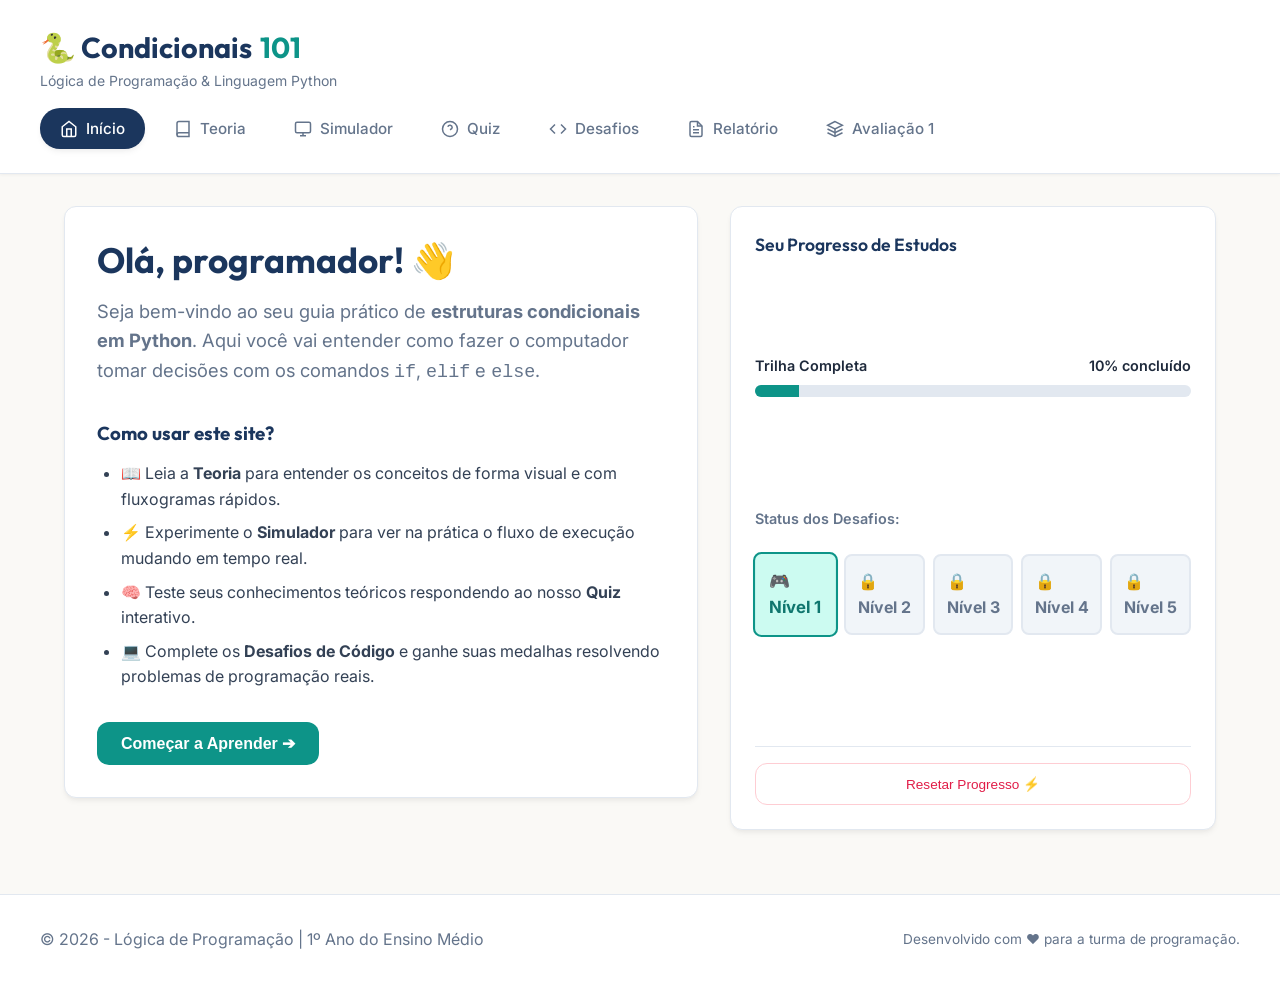
==== commit 5367c2e3: "deploy: atualiza site-1(condicionais)" ====
--- a/index.html
+++ b/index.html
@@ -41,6 +41,10 @@
         <button class="tab-btn" data-tab="report" id="tab-nav-report">
           <svg width="18" height="18" viewBox="0 0 24 24" fill="none" stroke="currentColor" stroke-width="2"><path d="M14 2H6a2 2 0 0 0-2 2v16a2 2 0 0 0 2 2h12a2 2 0 0 0 2-2V8z"></path><polyline points="14 2 14 8 20 8"></polyline><line x1="16" y1="13" x2="8" y2="13"></line><line x1="16" y1="17" x2="8" y2="17"></line><polyline points="10 9 9 9 8 9"></polyline></svg>
           Relatório
+        </button>
+        <button class="tab-btn" data-tab="exam" id="tab-nav-exam">
+          <svg width="18" height="18" viewBox="0 0 24 24" fill="none" stroke="currentColor" stroke-width="2"><path d="M12 2L2 7l10 5 10-5-10-5z"></path><path d="M2 17l10 5 10-5"></path><path d="M2 12l10 5 10-5"></path><path d="M12 12v10"></path></svg>
+          Avaliação 1
         </button>
       </nav>
     </div>
@@ -313,7 +317,10 @@
               <span class="lang">python 3</span>
             </div>
             <div class="editor-container">
-              <textarea id="chal-code-editor" class="code-textarea" spellcheck="false" oninput="onCodeEditorInput(this.value)"></textarea>
+              <div class="editor-wrapper notranslate" translate="no">
+                <textarea id="chal-code-editor" class="code-textarea" spellcheck="false" translate="no" oninput="onCodeEditorInput(this.value); updateEditorHighlight(this, this.nextElementSibling)" onscroll="syncEditorScroll(this, this.nextElementSibling)"></textarea>
+                <pre id="chal-code-highlight"><code></code></pre>
+              </div>
             </div>
             
             <div class="editor-toolbar">
@@ -355,6 +362,158 @@
       </div>
     </section>
 
+    <!-- ABA 7: AVALIAÇÃO 1 (PROTEGIDA POR SENHA) -->
+    <section id="exam-tab" class="tab-content">
+      <!-- Tela de Senha (mostrada inicialmente) -->
+      <div id="exam-auth-card" class="card" style="max-width: 500px; margin: 2rem auto; text-align: center;">
+        <div class="success-badge-large" style="background-color: var(--accent-teal-light); color: var(--accent-teal);">🔒</div>
+        <h2 class="card-title" style="margin-top: 1rem;">Área Restrita: Avaliação 1</h2>
+        <p style="color: var(--text-light); margin-bottom: 1.5rem;">
+          Esta seção é reservada para a realização da prova de Lógica de Programação. Solicite a senha de acesso ao professor.
+        </p>
+        <div style="display: flex; flex-direction: column; gap: 1rem; align-items: center; width: 100%;">
+          <input type="password" id="exam-password-input" placeholder="Digite a senha de acesso" style="width: 100%; max-width: 300px; padding: 0.6rem 1rem; border: 1px solid var(--border-color); border-radius: var(--border-radius-sm); font-size: 1rem; text-align: center; outline: none;" onkeydown="if(event.key === 'Enter') unlockExam()">
+          <button onclick="unlockExam()" class="primary-btn" id="exam-unlock-btn" style="width: 100%; max-width: 300px; justify-content: center;">Acessar Avaliação ➔</button>
+          <div id="exam-auth-error" style="color: var(--color-error); font-size: 0.9rem; font-weight: 600; display: none; margin-top: 0.5rem;">Senha incorreta. Tente novamente!</div>
+        </div>
+      </div>
+
+      <!-- Área da Prova (mostrada somente após acertar a senha) -->
+      <div id="exam-content-card" style="display: none;">
+        <!-- Card de Identificação -->
+        <div class="card" style="max-width: 800px; margin: 0 auto 2rem;">
+          <h2 class="card-title">📝 Identificação dos Alunos (Duplas ou Individual)</h2>
+          <p style="color: var(--text-light); margin-bottom: 1.5rem;">
+            Insira o nome dos integrantes da dupla. Se estiver realizando a avaliação individualmente, preencha apenas o campo do Integrante 1.
+          </p>
+          <div style="display: flex; flex-direction: column; gap: 1rem; max-width: 600px;">
+            <div style="display: flex; gap: 1rem; align-items: center; flex-wrap: wrap;">
+              <label for="exam-student-name-1" style="font-weight: 600; color: var(--primary-navy); min-width: 160px;">Nome do Integrante 1:</label>
+              <input type="text" id="exam-student-name-1" placeholder="Nome Completo do Aluno 1" style="flex-grow: 1; padding: 0.6rem 1rem; border: 1px solid var(--border-color); border-radius: var(--border-radius-sm); outline: none; font-size: 1rem;" oninput="onExamNameChange()">
+            </div>
+            <div style="display: flex; gap: 1rem; align-items: center; flex-wrap: wrap;">
+              <label for="exam-student-name-2" style="font-weight: 600; color: var(--primary-navy); min-width: 160px;">Nome do Integrante 2:</label>
+              <input type="text" id="exam-student-name-2" placeholder="Nome Completo do Aluno 2 (Opcional)" style="flex-grow: 1; padding: 0.6rem 1rem; border: 1px solid var(--border-color); border-radius: var(--border-radius-sm); outline: none; font-size: 1rem;" oninput="onExamNameChange()">
+            </div>
+          </div>
+        </div>
+
+        <!-- Área de Questões / Workspace do Exam -->
+        <div class="exam-workspace-container" id="exam-questions-area" style="display: none; max-width: 1200px; margin: 0 auto;">
+          <div class="challenges-grid">
+            <!-- Lista de Questões lateral -->
+            <div class="challenge-list">
+              <div class="challenge-list-title" style="background-color: var(--primary-navy); color: #FFFFFF;">Questões da Prova</div>
+              <div id="exam-list-container">
+                <!-- Gerado via JS (Questão 1, 2, 3) -->
+              </div>
+            </div>
+
+            <!-- Editor de Código da Questão Ativa -->
+            <div class="card workspace-card" style="padding: 1.5rem;">
+              <div class="challenge-desc">
+                <h3 id="exam-q-title">Questão 1</h3>
+                <p id="exam-q-description">Carregando...</p>
+              </div>
+
+              <div>
+                <div class="editor-header" style="background-color: var(--primary-navy);">
+                  <span>Editor de Código (Avaliação)</span>
+                  <span class="lang">python 3</span>
+                </div>
+                <div class="editor-container">
+                  <div class="editor-wrapper notranslate" translate="no">
+                    <textarea id="exam-code-editor" class="code-textarea" spellcheck="false" translate="no" oninput="onExamCodeInput(this.value); updateEditorHighlight(this, this.nextElementSibling)" onscroll="syncEditorScroll(this, this.nextElementSibling)"></textarea>
+                    <pre id="exam-code-highlight"><code></code></pre>
+                  </div>
+                </div>
+                <div class="editor-toolbar">
+                  <button onclick="resetExamCode()" class="btn-secondary">Limpar Código 🔄</button>
+                  <button onclick="runAndValidateExamCode()" class="primary-btn" style="background-color: var(--primary-navy);">
+                    <svg width="18" height="18" viewBox="0 0 24 24" fill="currentColor"><polygon points="5 3 19 12 5 21 5 3"></polygon></svg>
+                    Testar Código ⚡
+                  </button>
+                </div>
+              </div>
+
+              <!-- Painel de Resultados do Validador -->
+              <div id="exam-results-panel" class="results-panel">
+                <!-- Inserido dinamicamente via JS -->
+              </div>
+            </div>
+          </div>
+
+          <!-- Rodapé de Ações do Exame -->
+          <div style="margin-top: 2rem; display: flex; justify-content: space-between; align-items: center; background: #FFFFFF; border: 1px solid var(--border-color); border-radius: var(--border-radius-md); padding: 1.5rem; box-shadow: var(--shadow-sm); flex-wrap: wrap; gap: 1rem;">
+            <div>
+              <h4 style="font-family: var(--font-title); color: var(--primary-navy); margin-bottom: 0.25rem;">Pronto para entregar?</h4>
+              <p style="color: var(--text-light); font-size: 0.9rem;">
+                Revise suas respostas com calma. Você poderá conferir todos os seus códigos antes do envio.
+              </p>
+            </div>
+            <div style="display: flex; gap: 1rem; align-items: center;">
+              <button onclick="resetEntireExam()" class="btn-secondary" style="border-color: #FECDD3; color: var(--color-error); padding: 0.8rem 1.2rem;">Resetar Prova 🔄</button>
+              <button onclick="openExamReview()" class="primary-btn" style="background-color: var(--accent-teal); font-size: 1.1rem; padding: 0.8rem 1.5rem;" id="exam-review-btn">
+                Revisar e Enviar Avaliação ➔
+              </button>
+            </div>
+          </div>
+        </div>
+      </div>
+
+      <!-- Modal de Revisão e Envio -->
+      <div id="exam-review-modal" class="modal-backdrop" style="display: none;">
+        <div class="modal-content" style="max-width: 850px;">
+          <div class="modal-header">
+            <h3 style="font-family: var(--font-title); color: var(--primary-navy); margin: 0;">📋 Revisão da Avaliação 1</h3>
+            <button onclick="closeExamReview()" class="close-btn">&times;</button>
+          </div>
+          <div class="modal-body" style="max-height: 60vh; overflow-y: auto;">
+            <div id="exam-review-student-info" style="margin-bottom: 1.5rem; padding-bottom: 1rem; border-bottom: 1px solid var(--border-color);">
+              <!-- Nome do aluno -->
+            </div>
+            <div id="exam-review-questions-list">
+              <!-- Códigos escritos e status de teste de cada questão -->
+            </div>
+            <div class="quiz-feedback warning" style="margin-top: 1.5rem; display: block; background-color: #FEF3C7; border-left: 4px solid #F59E0B; color: #92400E; padding: 1rem; border-radius: 4px;">
+              <strong>⚠️ Instruções de Envio:</strong><br>
+              Ao clicar no botão de envio abaixo, seu cliente de e-mail local (Outlook, Gmail ou Mail do celular/computador) será aberto com o relatório preenchido direcionado para o professor (<strong>euclidespaim@gmail.com</strong>). <br>
+              <strong>Por favor, lembre-se de clicar em "Enviar" na janela do e-mail que se abrir!</strong> Se o e-mail não abrir ou se você estiver usando um computador da escola sem e-mail configurado, não se preocupe: na próxima tela você poderá copiar o relatório em texto ou baixá-lo como arquivo para enviar manualmente.
+            </div>
+          </div>
+          <div class="modal-footer">
+            <button onclick="closeExamReview()" class="btn-secondary">Voltar à Prova</button>
+            <button onclick="submitExamFinal()" class="primary-btn" style="background-color: var(--accent-teal); font-size: 1.05rem;">
+              Enviar para euclidespaim@gmail.com ✉️
+            </button>
+          </div>
+        </div>
+      </div>
+
+      <!-- Tela de Sucesso Pós-Envio -->
+      <div id="exam-success-card" class="card" style="display: none; max-width: 750px; margin: 2rem auto; text-align: center;">
+        <div class="success-badge-large">🎉</div>
+        <h2 class="card-title" style="margin-top: 1rem;">Avaliação Concluída!</h2>
+        <p style="color: var(--text-light); margin-bottom: 1.5rem;">
+          Seu relatório de avaliação foi gerado com sucesso. Caso o seu cliente de e-mail não tenha aberto automaticamente, utilize as opções abaixo para entregar sua prova para o professor.
+        </p>
+        
+        <div style="background-color: var(--bg-cream); border: 1px solid var(--border-color); border-radius: var(--border-radius-sm); padding: 1.25rem; text-align: left; margin-bottom: 2rem;">
+          <h4 style="color: var(--primary-navy); margin-bottom: 0.5rem; font-family: var(--font-title);">Relatório Gerado:</h4>
+          <textarea id="exam-report-text-copy" readonly style="width: 100%; height: 220px; font-family: var(--font-code); font-size: 0.85rem; padding: 0.5rem; border: 1px solid var(--border-color); border-radius: 4px; resize: none; background-color: #F8FAFC; outline: none;"></textarea>
+        </div>
+
+        <div style="display: flex; justify-content: center; gap: 1rem; flex-wrap: wrap;">
+          <button onclick="openExamReview()" class="primary-btn" style="background-color: var(--primary-navy);">Abrir Relatório da Prova 📋</button>
+          <button onclick="copyExamReportToClipboard()" class="btn-secondary" id="exam-copy-btn">Copiar Relatório 📋</button>
+          <button onclick="downloadExamReportAsTxt()" class="btn-secondary">Baixar Arquivo .txt 💾</button>
+          <button onclick="resetSubmittedExam()" class="btn-secondary" style="border-color: #FECDD3; color: var(--color-warning);">Liberar Envio (Senha do Professor) 🔑</button>
+          <button onclick="resetEntireExam()" class="btn-secondary" style="border-color: #FECDD3; color: var(--color-error);">Resetar Prova Completamente 🔄</button>
+          <button onclick="retryMailtoSubmit()" class="primary-btn" style="background-color: var(--accent-teal);">Reabrir E-mail ✉️</button>
+        </div>
+      </div>
+    </section>
+
   </main>
 
   <!-- RODAPÉ -->
--- a/style.css
+++ b/style.css
@@ -1083,3 +1083,226 @@
     border-radius: 12px !important;
   }
 }
+
+/* --- Estilos para o Modal da Avaliação 1 --- */
+.modal-backdrop {
+  position: fixed;
+  top: 0;
+  left: 0;
+  width: 100vw;
+  height: 100vh;
+  background-color: rgba(15, 23, 42, 0.6);
+  backdrop-filter: blur(4px);
+  display: flex;
+  justify-content: center;
+  align-items: center;
+  z-index: 1000;
+  animation: fadeIn 0.3s ease;
+}
+
+.modal-content {
+  background-color: #FFFFFF;
+  border-radius: var(--border-radius-md);
+  box-shadow: 0 20px 25px -5px rgba(0, 0, 0, 0.1), 0 10px 10px -5px rgba(0, 0, 0, 0.04);
+  width: 90%;
+  max-width: 850px;
+  display: flex;
+  flex-direction: column;
+  animation: slideUp 0.3s cubic-bezier(0.16, 1, 0.3, 1);
+  overflow: hidden;
+  border: 1px solid var(--border-color);
+}
+
+.modal-header {
+  padding: 1.25rem 1.5rem;
+  border-bottom: 1px solid var(--border-color);
+  display: flex;
+  justify-content: space-between;
+  align-items: center;
+  background-color: var(--bg-cream);
+}
+
+.modal-body {
+  padding: 1.5rem;
+  overflow-y: auto;
+  max-height: 65vh;
+}
+
+.modal-footer {
+  padding: 1rem 1.5rem;
+  border-top: 1px solid var(--border-color);
+  display: flex;
+  justify-content: flex-end;
+  gap: 1rem;
+  background-color: var(--bg-cream);
+}
+
+.close-btn {
+  background: none;
+  border: none;
+  font-size: 1.75rem;
+  font-weight: bold;
+  color: var(--text-light);
+  cursor: pointer;
+  line-height: 1;
+  transition: color 0.2s;
+}
+
+.close-btn:hover {
+  color: var(--color-error);
+}
+
+/* Layout específico do workspace do Exam */
+.exam-workspace-container {
+  animation: fadeIn 0.3s ease;
+}
+
+#exam-review-questions-list .review-q-item {
+  margin-bottom: 1.5rem;
+  border: 1px solid var(--border-color);
+  border-radius: var(--border-radius-sm);
+  overflow: hidden;
+}
+
+#exam-review-questions-list .review-q-header {
+  background-color: var(--bg-cream);
+  padding: 0.75rem 1rem;
+  font-weight: 600;
+  color: var(--primary-navy);
+  border-bottom: 1px solid var(--border-color);
+  display: flex;
+  justify-content: space-between;
+  align-items: center;
+}
+
+#exam-review-questions-list .review-q-body {
+  padding: 1rem;
+  background-color: #FFFFFF;
+}
+
+#exam-review-questions-list .review-q-code {
+  background-color: #1E293B;
+  color: #F8FAFC;
+  padding: 0.75rem;
+  border-radius: 4px;
+  font-family: var(--font-code);
+  font-size: 0.9rem;
+  white-space: pre-wrap;
+  margin-top: 0.5rem;
+  border-left: 3px solid var(--primary-navy);
+}
+
+@keyframes slideUp {
+  from { transform: translateY(20px); opacity: 0; }
+  to { transform: translateY(0); opacity: 1; }
+}
+
+@keyframes fadeIn {
+  from { opacity: 0; }
+  to { opacity: 1; }
+}
+
+/* --- Estilos do Editor e Highlight (VS Code Style) --- */
+.editor-wrapper {
+  position: relative;
+  width: 100%;
+  height: 200px;
+  background-color: #1E293B;
+  box-sizing: border-box;
+  overflow: hidden;
+}
+
+.editor-wrapper textarea,
+.editor-wrapper pre {
+  position: absolute;
+  top: 0;
+  left: 0;
+  width: 100%;
+  height: 100%;
+  margin: 0;
+  padding: 1rem;
+  font-family: var(--font-code) !important;
+  font-size: 0.95rem !important;
+  line-height: 1.5 !important;
+  white-space: pre !important;
+  overflow: auto !important;
+  box-sizing: border-box !important;
+  border: none !important;
+  outline: none !important;
+  -webkit-font-smoothing: antialiased;
+  -moz-osx-font-smoothing: grayscale;
+}
+
+.editor-wrapper textarea {
+  color: transparent !important;
+  background: transparent !important;
+  caret-color: #38BDF8 !important; /* Cursor azul claro como no VS Code */
+  resize: none !important;
+  z-index: 2;
+  word-wrap: normal !important;
+  user-select: text !important;
+  -webkit-user-select: text !important;
+  -moz-user-select: text !important;
+  -ms-user-select: text !important;
+}
+
+.editor-wrapper pre {
+  color: #E2E8F0;
+  z-index: 1;
+  pointer-events: none;
+  scrollbar-width: none !important;
+  user-select: none !important;
+  -webkit-user-select: none !important;
+  -moz-user-select: none !important;
+  -ms-user-select: none !important;
+}
+
+.editor-wrapper pre::-webkit-scrollbar {
+  display: none !important;
+}
+
+.editor-wrapper pre code {
+  font-family: inherit !important;
+  font-size: inherit !important;
+  line-height: inherit !important;
+  white-space: inherit !important;
+  color: inherit !important;
+  background: transparent !important;
+  padding: 0 !important;
+  user-select: none !important;
+  -webkit-user-select: none !important;
+  -moz-user-select: none !important;
+  -ms-user-select: none !important;
+}
+
+/* Palavras-chave: if, elif, else, and, or, not, True, False */
+.hl-keyword {
+  color: #F43F5E !important;
+  font-weight: 600;
+}
+
+/* Funções integradas: print */
+.hl-builtin {
+  color: #F59E0B !important;
+}
+
+/* Números */
+.hl-number {
+  color: #A7F3D0 !important;
+}
+
+/* Strings */
+.hl-string {
+  color: #34D399 !important;
+}
+
+/* Comentários */
+.hl-comment {
+  color: #64748B !important;
+  font-style: italic !important;
+}
+
+/* Variáveis */
+.hl-variable {
+  color: #93C5FD !important;
+}
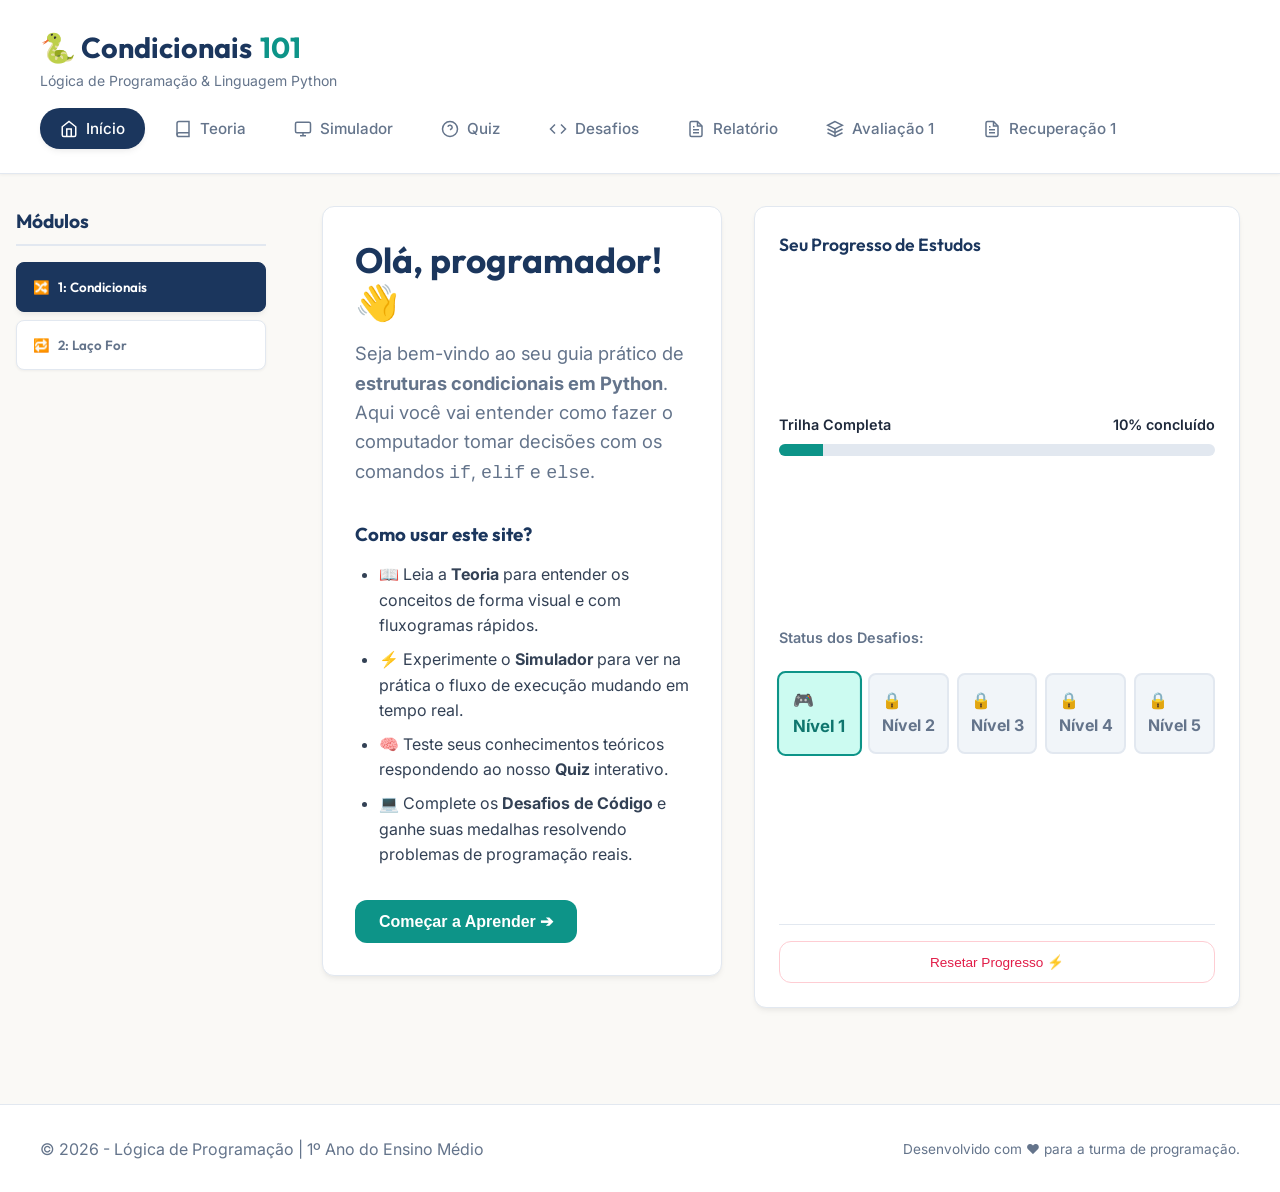
==== commit e589baf6: "deploy: adiciona Prova de Recuperação 1 protegida por senha" ====
--- a/index.html
+++ b/index.html
@@ -46,12 +46,32 @@
           <svg width="18" height="18" viewBox="0 0 24 24" fill="none" stroke="currentColor" stroke-width="2"><path d="M12 2L2 7l10 5 10-5-10-5z"></path><path d="M2 17l10 5 10-5"></path><path d="M2 12l10 5 10-5"></path><path d="M12 12v10"></path></svg>
           Avaliação 1
         </button>
+        <button class="tab-btn" data-tab="recovery" id="tab-nav-recovery">
+          <svg width="18" height="18" viewBox="0 0 24 24" fill="none" stroke="currentColor" stroke-width="2"><path d="M14 2H6a2 2 0 0 0-2 2v16a2 2 0 0 0 2 2h12a2 2 0 0 0 2-2V8z"></path><polyline points="14 2 14 8 20 8"></polyline><line x1="16" y1="13" x2="8" y2="13"></line><line x1="16" y1="17" x2="8" y2="17"></line><polyline points="10 9 9 9 8 9"></polyline></svg>
+          Recuperação 1
+        </button>
       </nav>
     </div>
   </header>
 
-  <!-- CONTEÚDO PRINCIPAL -->
-  <main>
+  <div class="app-container">
+    <!-- MENU LATERAL SANFONA -->
+    <aside class="app-sidebar">
+      <div class="sidebar-header">
+        <h2>Módulos</h2>
+      </div>
+      <div class="accordion-menu">
+        <button class="accordion-item active" id="module-btn-condicionais" onclick="loadModule('condicionais')">
+          <span class="icon">🔀</span> 1: Condicionais
+        </button>
+        <button class="accordion-item" id="module-btn-laco_for" onclick="loadModule('laco_for')">
+          <span class="icon">🔁</span> 2: Laço For
+        </button>
+      </div>
+    </aside>
+
+    <!-- CONTEÚDO PRINCIPAL -->
+    <main>
     
     <!-- ABA 1: INÍCIO / VISÃO GERAL -->
     <section id="home-tab" class="tab-content active">
@@ -236,8 +256,8 @@
           Mova os controles deslizantes para alterar o valor da nota. Observe em tempo real qual linha do código em Python é executada (iluminada em verde) e o que é impresso no console.
         </p>
         
-        <div class="simulator-layout">
-          <!-- Controles do Simulador -->
+        <div class="simulator-layout" id="sim-if-view">
+          <!-- Controles do Simulador IF -->
           <div class="controls-card">
             <div class="control-item">
               <label for="sim-slider-nota">Alterar a Nota do Aluno:</label>
@@ -256,7 +276,7 @@
             </div>
           </div>
           
-          <!-- Visualizador do Código e Console -->
+          <!-- Visualizador do Código e Console IF -->
           <div class="sim-code-card">
             <div class="sim-code-editor">
               <div class="sim-line" id="sim-line-1">nota = <span style="color: #38BDF8;" id="sim-code-val">7.5</span></div>
@@ -271,6 +291,45 @@
             
             <div class="sim-console">
               <div id="sim-console-output" style="color: #E2E8F0; font-weight: 500;"></div>
+            </div>
+          </div>
+        </div>
+
+        <div class="simulator-layout" id="sim-for-view" style="display: none;">
+          <!-- Controles do Simulador FOR -->
+          <div class="controls-card">
+            <div class="control-item">
+              <label for="sim-slider-for">Número de Voltas (N):</label>
+              <div class="control-slider-container">
+                <input type="range" id="sim-slider-for" class="control-slider" min="1" max="5" step="1" value="3">
+                <span class="control-value" id="sim-val-for">3</span>
+              </div>
+              <p style="font-size: 0.85rem; color: var(--text-light); margin-top: 0.5rem;">
+                Controla quantas vezes o bloco será executado (de 1 a 5).
+              </p>
+            </div>
+            <div style="margin-top: 1rem;">
+              <button onclick="runForSimulatorAnimation()" class="primary-btn" id="btn-run-for-sim">Executar Animação ▶️</button>
+            </div>
+            
+            <div style="background-color: var(--accent-teal-light); color: var(--accent-teal-hover); padding: 1rem; border-radius: var(--border-radius-sm); font-size: 0.9rem; margin-top: 1rem;">
+              <strong>💡 O que observar?</strong><br>
+              O <code>for</code> passa por todos os valores gerados pela função <code>range()</code>. A variável <code>i</code> assume um novo valor a cada volta e executa o corpo inteiro do laço antes de voltar ao início.
+            </div>
+          </div>
+          
+          <!-- Visualizador do Código e Console FOR -->
+          <div class="sim-code-card">
+            <div class="sim-code-editor">
+              <div class="sim-line" id="sim-for-line-1">voltas = <span style="color: #38BDF8;" id="sim-code-for-val">3</span></div>
+              <div class="sim-line" id="sim-for-line-2"></div>
+              <div class="sim-line" id="sim-for-line-3"><span style="color: #F43F5E;">for</span> i <span style="color: #F43F5E;">in</span> <span style="color: #38BDF8;">range</span>(voltas):</div>
+              <div class="sim-line" id="sim-for-line-4">    <span style="color: #A855F7;">print</span>(<span style="color: #10B981;">"Volta número:"</span>, i)</div>
+              <div class="sim-line" id="sim-for-line-5"><span style="color: #A855F7;">print</span>(<span style="color: #10B981;">"Fim da corrida!"</span>)</div>
+            </div>
+            
+            <div class="sim-console">
+              <div id="sim-console-output-for" style="color: #E2E8F0; font-weight: 500; white-space: pre-wrap;"></div>
             </div>
           </div>
         </div>
@@ -514,7 +573,160 @@
       </div>
     </section>
 
+    <!-- ABA 8: PROVA DE RECUPERAÇÃO (PROTEGIDA POR SENHA) -->
+    <section id="recovery-tab" class="tab-content">
+      <!-- Tela de Senha (mostrada inicialmente) -->
+      <div id="recovery-auth-card" class="card" style="max-width: 500px; margin: 2rem auto; text-align: center;">
+        <div class="success-badge-large" style="background-color: var(--accent-teal-light); color: var(--accent-teal);">🔒</div>
+        <h2 class="card-title" style="margin-top: 1rem;">Área Restrita: Prova de Recuperação 1</h2>
+        <p style="color: var(--text-light); margin-bottom: 1.5rem;">
+          Esta seção é reservada para a realização da prova de recuperação de Lógica de Programação. Solicite a senha de acesso ao professor.
+        </p>
+        <div style="display: flex; flex-direction: column; gap: 1rem; align-items: center; width: 100%;">
+          <input type="password" id="recovery-password-input" placeholder="Digite a senha de acesso" style="width: 100%; max-width: 300px; padding: 0.6rem 1rem; border: 1px solid var(--border-color); border-radius: var(--border-radius-sm); font-size: 1rem; text-align: center; outline: none;" onkeydown="if(event.key === 'Enter') unlockRecovery()">
+          <button onclick="unlockRecovery()" class="primary-btn" id="recovery-unlock-btn" style="width: 100%; max-width: 300px; justify-content: center;">Acessar Recuperação ➔</button>
+          <div id="recovery-auth-error" style="color: var(--color-error); font-size: 0.9rem; font-weight: 600; display: none; margin-top: 0.5rem;">Senha incorreta. Tente novamente!</div>
+        </div>
+      </div>
+
+      <!-- Área da Prova (mostrada somente após acertar a senha) -->
+      <div id="recovery-content-card" style="display: none;">
+        <!-- Card de Identificação -->
+        <div class="card" style="max-width: 800px; margin: 0 auto 2rem;">
+          <h2 class="card-title">📝 Identificação dos Alunos (Duplas ou Individual)</h2>
+          <p style="color: var(--text-light); margin-bottom: 1.5rem;">
+            Insira o nome dos integrantes da dupla. Se estiver realizando a avaliação individualmente, preencha apenas o campo do Integrante 1.
+          </p>
+          <div style="display: flex; flex-direction: column; gap: 1rem; max-width: 600px;">
+            <div style="display: flex; gap: 1rem; align-items: center; flex-wrap: wrap;">
+              <label for="recovery-student-name-1" style="font-weight: 600; color: var(--primary-navy); min-width: 160px;">Nome do Integrante 1:</label>
+              <input type="text" id="recovery-student-name-1" placeholder="Nome Completo do Aluno 1" style="flex-grow: 1; padding: 0.6rem 1rem; border: 1px solid var(--border-color); border-radius: var(--border-radius-sm); outline: none; font-size: 1rem;" oninput="onRecoveryNameChange()">
+            </div>
+            <div style="display: flex; gap: 1rem; align-items: center; flex-wrap: wrap;">
+              <label for="recovery-student-name-2" style="font-weight: 600; color: var(--primary-navy); min-width: 160px;">Nome do Integrante 2:</label>
+              <input type="text" id="recovery-student-name-2" placeholder="Nome Completo do Aluno 2 (Opcional)" style="flex-grow: 1; padding: 0.6rem 1rem; border: 1px solid var(--border-color); border-radius: var(--border-radius-sm); outline: none; font-size: 1rem;" oninput="onRecoveryNameChange()">
+            </div>
+          </div>
+        </div>
+
+        <!-- Área de Questões / Workspace do Exam -->
+        <div class="exam-workspace-container" id="recovery-questions-area" style="display: none; max-width: 1200px; margin: 0 auto;">
+          <div class="challenges-grid">
+            <!-- Lista de Questões lateral -->
+            <div class="challenge-list">
+              <div class="challenge-list-title" style="background-color: var(--primary-navy); color: #FFFFFF;">Questões da Prova</div>
+              <div id="recovery-list-container">
+                <!-- Gerado via JS (Questão 1, 2, 3) -->
+              </div>
+            </div>
+
+            <!-- Editor de Código da Questão Ativa -->
+            <div class="card workspace-card" style="padding: 1.5rem;">
+              <div class="challenge-desc">
+                <h3 id="recovery-q-title">Questão 1</h3>
+                <p id="recovery-q-description">Carregando...</p>
+              </div>
+
+              <div>
+                <div class="editor-header" style="background-color: var(--primary-navy);">
+                  <span>Editor de Código (Recuperação)</span>
+                  <span class="lang">python 3</span>
+                </div>
+                <div class="editor-container">
+                  <div class="editor-wrapper notranslate" translate="no">
+                    <textarea id="recovery-code-editor" class="code-textarea" spellcheck="false" translate="no" oninput="onRecoveryCodeInput(this.value); updateEditorHighlight(this, this.nextElementSibling)" onscroll="syncEditorScroll(this, this.nextElementSibling)"></textarea>
+                    <pre id="recovery-code-highlight"><code></code></pre>
+                  </div>
+                </div>
+                <div class="editor-toolbar">
+                  <button onclick="resetRecoveryCode()" class="btn-secondary">Limpar Código 🔄</button>
+                  <button onclick="runAndValidateRecoveryCode()" class="primary-btn" style="background-color: var(--primary-navy);">
+                    <svg width="18" height="18" viewBox="0 0 24 24" fill="currentColor"><polygon points="5 3 19 12 5 21 5 3"></polygon></svg>
+                    Testar Código ⚡
+                  </button>
+                </div>
+              </div>
+
+              <!-- Painel de Resultados do Validador -->
+              <div id="recovery-results-panel" class="results-panel">
+                <!-- Inserido dinamicamente via JS -->
+              </div>
+            </div>
+          </div>
+
+          <!-- Rodapé de Ações do Exame -->
+          <div style="margin-top: 2rem; display: flex; justify-content: space-between; align-items: center; background: #FFFFFF; border: 1px solid var(--border-color); border-radius: var(--border-radius-md); padding: 1.5rem; box-shadow: var(--shadow-sm); flex-wrap: wrap; gap: 1rem;">
+            <div>
+              <h4 style="font-family: var(--font-title); color: var(--primary-navy); margin-bottom: 0.25rem;">Pronto para entregar?</h4>
+              <p style="color: var(--text-light); font-size: 0.9rem;">
+                Revise suas respostas com calma. Você poderá conferir todos os seus códigos antes do envio.
+              </p>
+            </div>
+            <div style="display: flex; gap: 1rem; align-items: center;">
+              <button onclick="resetEntireRecovery()" class="btn-secondary" style="border-color: #FECDD3; color: var(--color-error); padding: 0.8rem 1.2rem;">Resetar Prova 🔄</button>
+              <button onclick="openRecoveryReview()" class="primary-btn" style="background-color: var(--accent-teal); font-size: 1.1rem; padding: 0.8rem 1.5rem;" id="recovery-review-btn">
+                Revisar e Enviar Recuperação ➔
+              </button>
+            </div>
+          </div>
+        </div>
+      </div>
+
+      <!-- Modal de Revisão e Envio -->
+      <div id="recovery-review-modal" class="modal-backdrop" style="display: none;">
+        <div class="modal-content" style="max-width: 850px;">
+          <div class="modal-header">
+            <h3 style="font-family: var(--font-title); color: var(--primary-navy); margin: 0;">📋 Revisão da Recuperação 1</h3>
+            <button onclick="closeRecoveryReview()" class="close-btn">&times;</button>
+          </div>
+          <div class="modal-body" style="max-height: 60vh; overflow-y: auto;">
+            <div id="recovery-review-student-info" style="margin-bottom: 1.5rem; padding-bottom: 1rem; border-bottom: 1px solid var(--border-color);">
+              <!-- Nome do aluno -->
+            </div>
+            <div id="recovery-review-questions-list">
+              <!-- Códigos escritos e status de teste de cada questão -->
+            </div>
+            <div class="quiz-feedback warning" style="margin-top: 1.5rem; display: block; background-color: #FEF3C7; border-left: 4px solid #F59E0B; color: #92400E; padding: 1rem; border-radius: 4px;">
+              <strong>⚠️ Instruções de Envio:</strong><br>
+              Ao clicar no botão de envio abaixo, seu cliente de e-mail local (Outlook, Gmail ou Mail do celular/computador) será aberto com o relatório preenchido direcionado para o professor (<strong>euclidespaim@gmail.com</strong>). <br>
+              <strong>Por favor, lembre-se de clicar em "Enviar" na janela do e-mail que se abrir!</strong> Se o e-mail não abrir ou se você estiver usando um computador da escola sem e-mail configurado, não se preocupe: na próxima tela você poderá copiar o relatório em texto ou baixá-lo como arquivo para enviar manualmente.
+            </div>
+          </div>
+          <div class="modal-footer">
+            <button onclick="closeRecoveryReview()" class="btn-secondary">Voltar à Prova</button>
+            <button onclick="submitRecoveryFinal()" class="primary-btn" style="background-color: var(--accent-teal); font-size: 1.05rem;">
+              Enviar para euclidespaim@gmail.com ✉️
+            </button>
+          </div>
+        </div>
+      </div>
+
+      <!-- Tela de Sucesso Pós-Envio -->
+      <div id="recovery-success-card" class="card" style="display: none; max-width: 750px; margin: 2rem auto; text-align: center;">
+        <div class="success-badge-large">🎉</div>
+        <h2 class="card-title" style="margin-top: 1rem;">Recuperação Concluída!</h2>
+        <p style="color: var(--text-light); margin-bottom: 1.5rem;">
+          Seu relatório de recuperação foi gerado com sucesso. Caso o seu cliente de e-mail não tenha aberto automaticamente, utilize as opções abaixo para entregar sua prova para o professor.
+        </p>
+        
+        <div style="background-color: var(--bg-cream); border: 1px solid var(--border-color); border-radius: var(--border-radius-sm); padding: 1.25rem; text-align: left; margin-bottom: 2rem;">
+          <h4 style="color: var(--primary-navy); margin-bottom: 0.5rem; font-family: var(--font-title);">Relatório Gerado:</h4>
+          <textarea id="recovery-report-text-copy" readonly style="width: 100%; height: 220px; font-family: var(--font-code); font-size: 0.85rem; padding: 0.5rem; border: 1px solid var(--border-color); border-radius: 4px; resize: none; background-color: #F8FAFC; outline: none;"></textarea>
+        </div>
+
+        <div style="display: flex; justify-content: center; gap: 1rem; flex-wrap: wrap;">
+          <button onclick="openRecoveryReview()" class="primary-btn" style="background-color: var(--primary-navy);">Abrir Relatório da Prova 📋</button>
+          <button onclick="copyRecoveryReportToClipboard()" class="btn-secondary" id="recovery-copy-btn">Copiar Relatório 📋</button>
+          <button onclick="downloadRecoveryReportAsTxt()" class="btn-secondary">Baixar Arquivo .txt 💾</button>
+          <button onclick="resetSubmittedRecovery()" class="btn-secondary" style="border-color: #FECDD3; color: var(--color-warning);">Liberar Envio (Senha do Professor) 🔑</button>
+          <button onclick="resetEntireRecovery()" class="btn-secondary" style="border-color: #FECDD3; color: var(--color-error);">Resetar Prova Completamente 🔄</button>
+          <button onclick="retryMailtoRecoverySubmit()" class="primary-btn" style="background-color: var(--accent-teal);">Reabrir E-mail ✉️</button>
+        </div>
+      </div>
+    </section>
+
   </main>
+  </div>
 
   <!-- RODAPÉ -->
   <footer style="text-align: center; padding: 2rem; color: var(--text-light); border-top: 1px solid var(--border-color); background-color: var(--bg-card); margin-top: 4rem;">
--- a/style.css
+++ b/style.css
@@ -1306,3 +1306,80 @@
 .hl-variable {
   color: #93C5FD !important;
 }
+
+/* --- Layout da Sidebar (Menu Sanfona) --- */
+.app-container {
+  display: flex;
+  max-width: 1400px;
+  margin: 0 auto;
+  gap: 2rem;
+  padding: 0 1rem;
+}
+
+main {
+  flex-grow: 1;
+  max-width: 1200px;
+  width: 100%;
+}
+
+.app-sidebar {
+  width: 250px;
+  flex-shrink: 0;
+  margin-top: 2rem;
+}
+
+.sidebar-header h2 {
+  font-family: var(--font-title);
+  color: var(--primary-navy);
+  font-size: 1.2rem;
+  margin-bottom: 1rem;
+  padding-bottom: 0.5rem;
+  border-bottom: 2px solid var(--border-color);
+}
+
+.accordion-menu {
+  display: flex;
+  flex-direction: column;
+  gap: 0.5rem;
+}
+
+.accordion-item {
+  background-color: var(--bg-card);
+  border: 1px solid var(--border-color);
+  padding: 1rem;
+  border-radius: var(--border-radius-sm);
+  text-align: left;
+  font-family: var(--font-title);
+  font-weight: 600;
+  color: var(--text-light);
+  cursor: pointer;
+  display: flex;
+  align-items: center;
+  gap: 0.5rem;
+  transition: all 0.2s ease;
+  box-shadow: var(--shadow-sm);
+}
+
+.accordion-item:hover {
+  background-color: #F1F5F9;
+  color: var(--primary-navy);
+  transform: translateX(4px);
+}
+
+.accordion-item.active {
+  background-color: var(--primary-navy);
+  color: #FFFFFF;
+  border-color: var(--primary-navy);
+  box-shadow: var(--shadow-md);
+}
+
+@media (max-width: 900px) {
+  .app-container {
+    flex-direction: column;
+  }
+  .app-sidebar {
+    width: 100%;
+    margin-top: 1rem;
+    margin-bottom: 1rem;
+  }
+}
